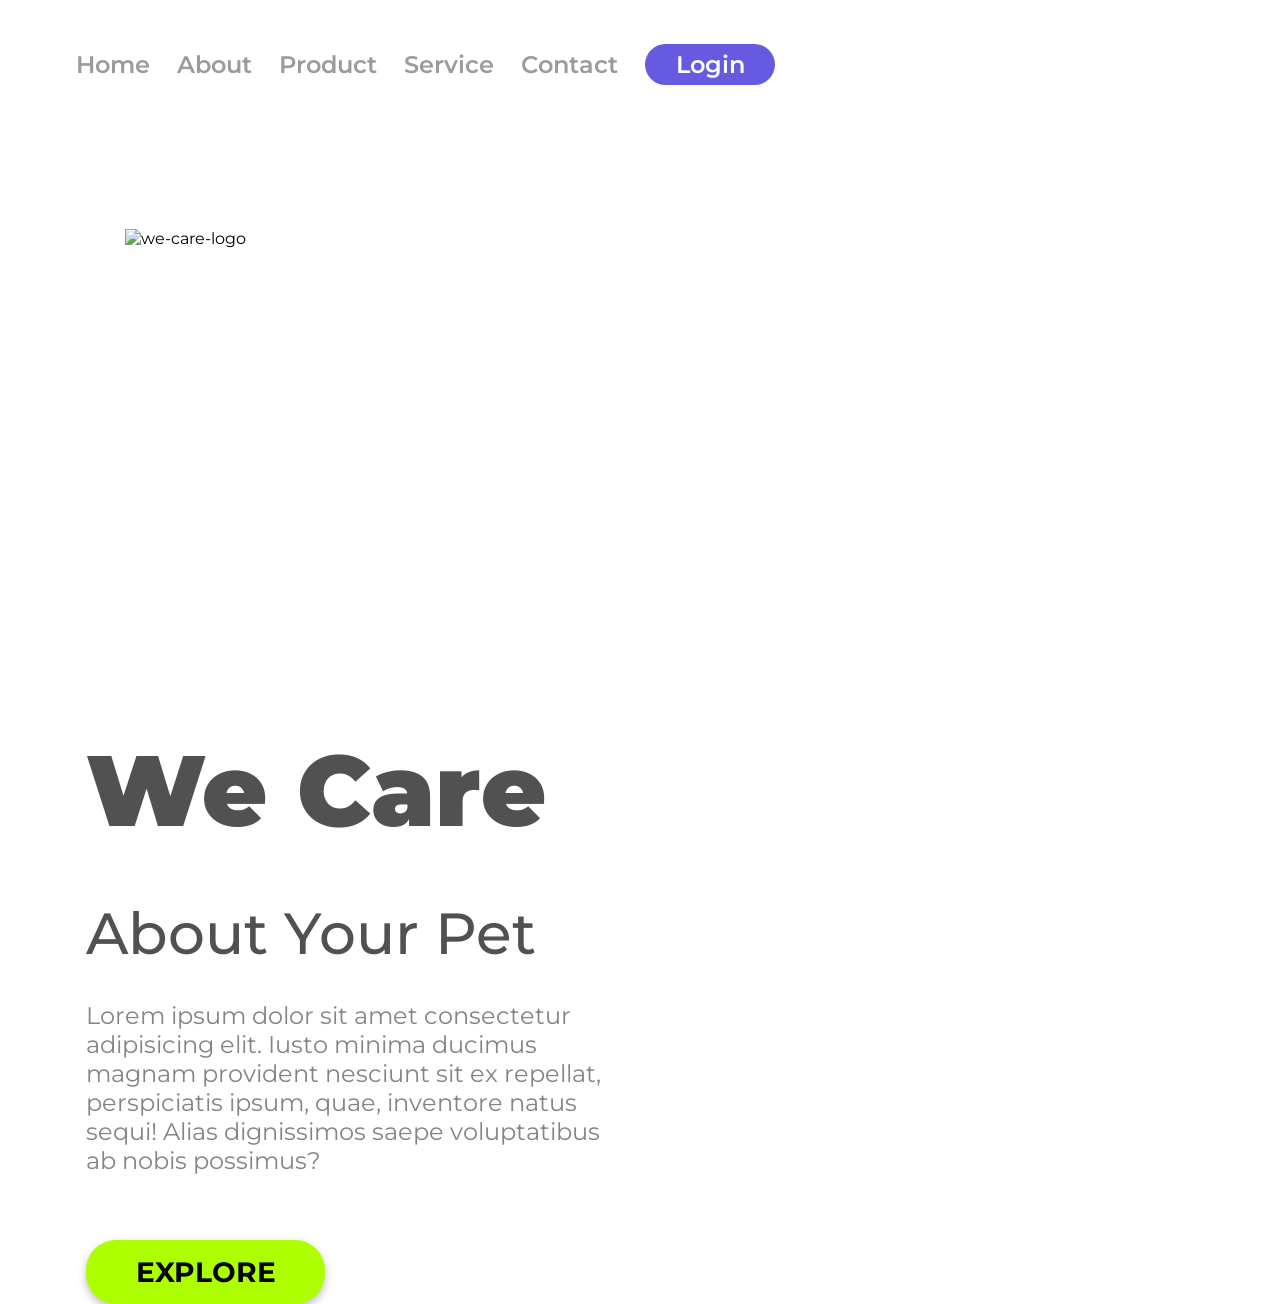
==== index.html @ 695c015a "novo titulo index" ====
<!DOCTYPE html>
<html lang="pt-br">
<head>
    <meta charset="UTF-8">
    <meta http-equiv="X-UA-Compatible" content="IE=edge">
    <meta name="viewport" content="width=device-width, initial-scale=1.0">
    <title>We care</title>
    <link rel="stylesheet" href="./projeto.css">
    
    <link rel="preconnect" href="https://fonts.googleapis.com">
    <link rel="preconnect" href="https://fonts.gstatic.com" crossorigin>
    <link href="https://fonts.googleapis.com/css2?family=Montserrat:wght@400;500;600;700;900&display=swap" rel="stylesheet">
</head>

<body>
    <header>
        <a class="link-header">Home</a>
        <a class="link-header">About</a>
        <a class="link-header">Product</a>
        <a class="link-header">Service</a>
        <a class="link-header">Contact</a>
        <button class="button-header">Login</button>
    </header>
    
    <main>
       
            <img src="./img/we-care.png" alt="we-care-logo" class="logo-image">
      
      
        <div class="section">   
            <h1>We Care </h1>
            <h2>About Your Pet</h2>
            <P>Lorem ipsum dolor sit amet consectetur adipisicing elit. Iusto minima ducimus magnam provident nesciunt sit ex repellat, perspiciatis ipsum, quae, inventore natus sequi! Alias dignissimos saepe voluptatibus ab nobis possimus?</P>
            <button class="button-main">EXPLORE</button>
        </div>     
    </main>
</body>
</html>
---- projeto.css ----
* { 
    font-family: 'Montserrat', sans-serif;
    margin: 0;
    padding: 0;
    box-sizing: border-box;
}

header{
    margin-left: 76px;
    margin-top: 44px;
    margin-bottom: 144px;
    word-spacing: 23px;
}

.link-header{
    font-weight: 600;
    font-size: 24px;
    line-height: 29px;
    color: #989D9C;
    cursor: pointer;
}

.button-header {
    background: #665AE1;
    border-radius: 20.5px;
    width: 130px;
    height: 41px;
    border: none;
    
    font-weight: 600;
    font-size: 24px;
    line-height: 29px;
    color: #FFFFFF;

    cursor: pointer;
}

.logo-image{
    width: 568px;
    height: 500px;
    margin-left: 125px;
    display: inline-block;
}

.section{
    display: inline-block;
    margin-left: 86px;
}

h1{
    font-weight: 900;
    font-size: 100px;
    line-height: 122px;
    color: #515151;
    margin-bottom: 47px;
}

h2{
    font-weight: 500;
    font-size: 58px;
    line-height: 71px;
    color: #515151;
}

p{
    font-weight: 400;
    font-size: 24px;
    line-height: 29px;
    color: #848484;
    width: 515px;
    margin-top: 32px;
    margin-bottom: 65px;
}

.button-main{
    background: #ADFF00;
    border-radius: 30px;
    width: 239px;
    height: 64px;
    border: none;    
    
    font-weight: 700;
    font-size: 28px;
    line-height: 34px;
    color: #000000;

    cursor: pointer;
    filter: drop-shadow(0px 4px 4px rgba(0, 0, 0, 0.25));
}

@media screen and (max-width: 1000px){
    
    header{
        display: none;
    }

    p{
        display: none;
    }

    h1{
        position: absolute;
        width: 263px;
        height: 52px;
        font-weight: 900;
        font-size: 50px;
        line-height: 61px;
        top: 60%;
    }

    h2{
        position: absolute;
        width: 232px;
        height: 37px;
        font-weight: 500;
        font-size: 30px;
        line-height: 37px;
        top: 68%;
    }

    .button-main{
        position: absolute;
        left: 19.25%;
        right: 19.25%;
        top: 78.44%;
        bottom: 35.9%;
        font-weight: 700;
        font-size: 28px;
        line-height: 34px;
    }

    .logo-image{
        position: absolute;
        width: 354px;
        height: 317px;
        right: 4%;
        top: 12%;
    }
}
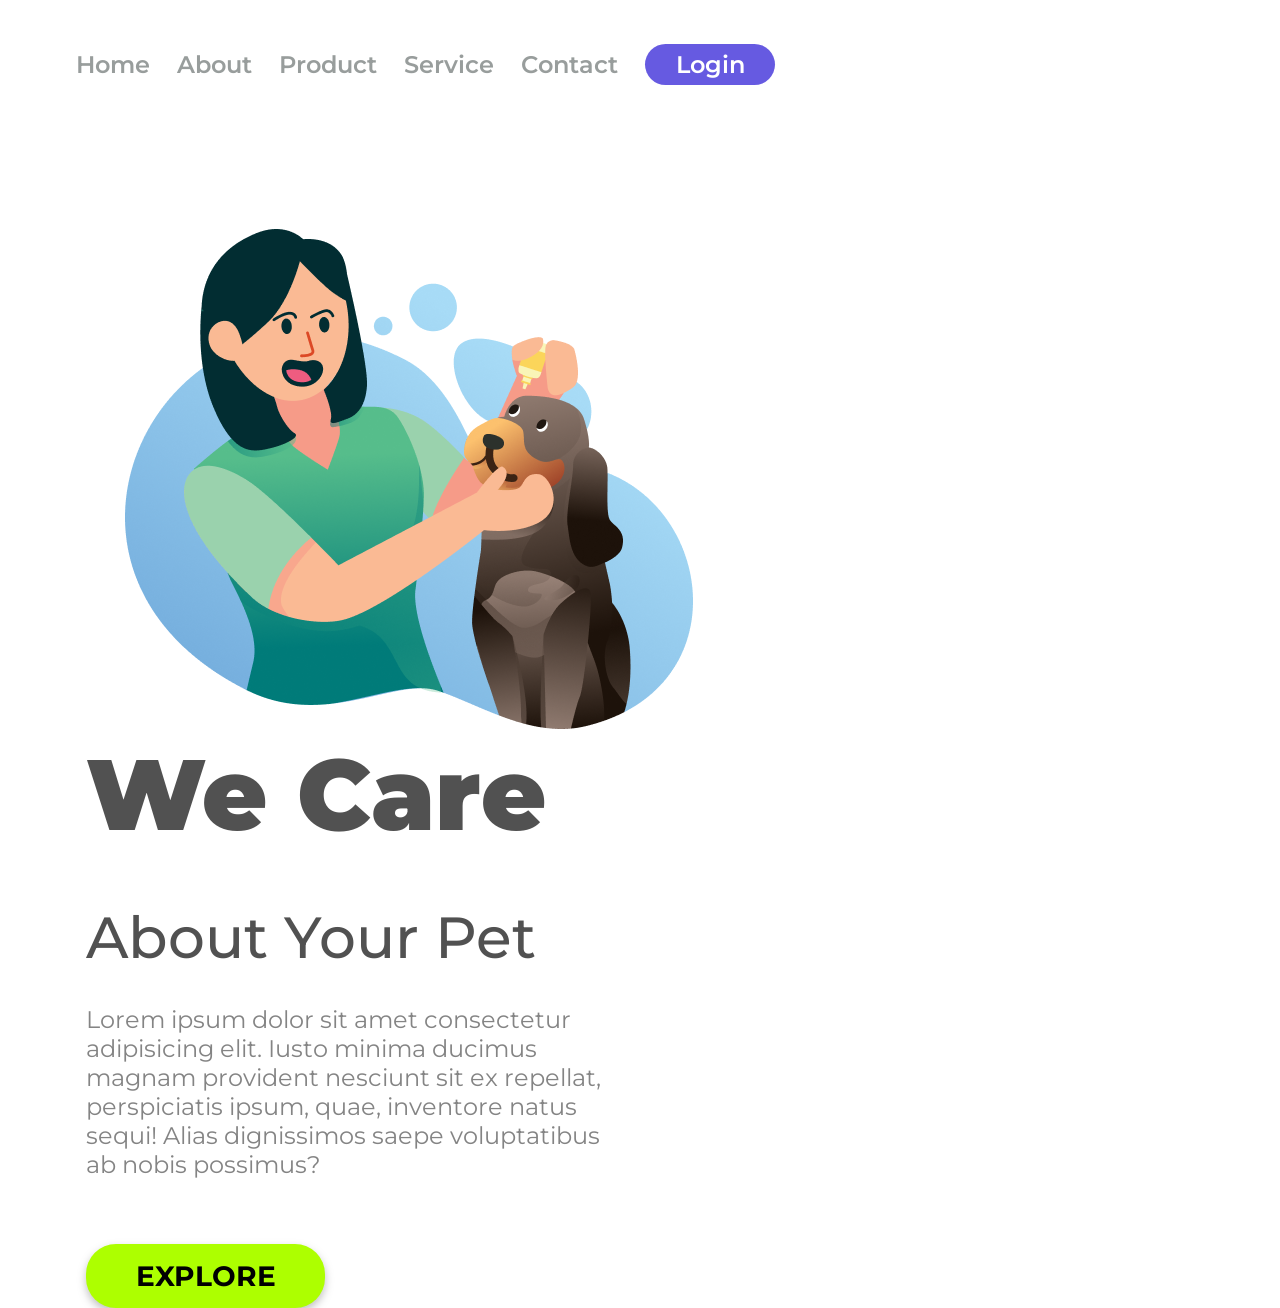
==== commit f229a9b4: "logo-image" ====
--- a/index.html
+++ b/index.html
@@ -24,7 +24,7 @@
     
     <main>
        
-            <img src="./img/we-care.png" alt="we-care-logo" class="logo-image">
+            <img src="we care.png" alt="we-care-logo" class="logo-image">
       
       
         <div class="section">   
